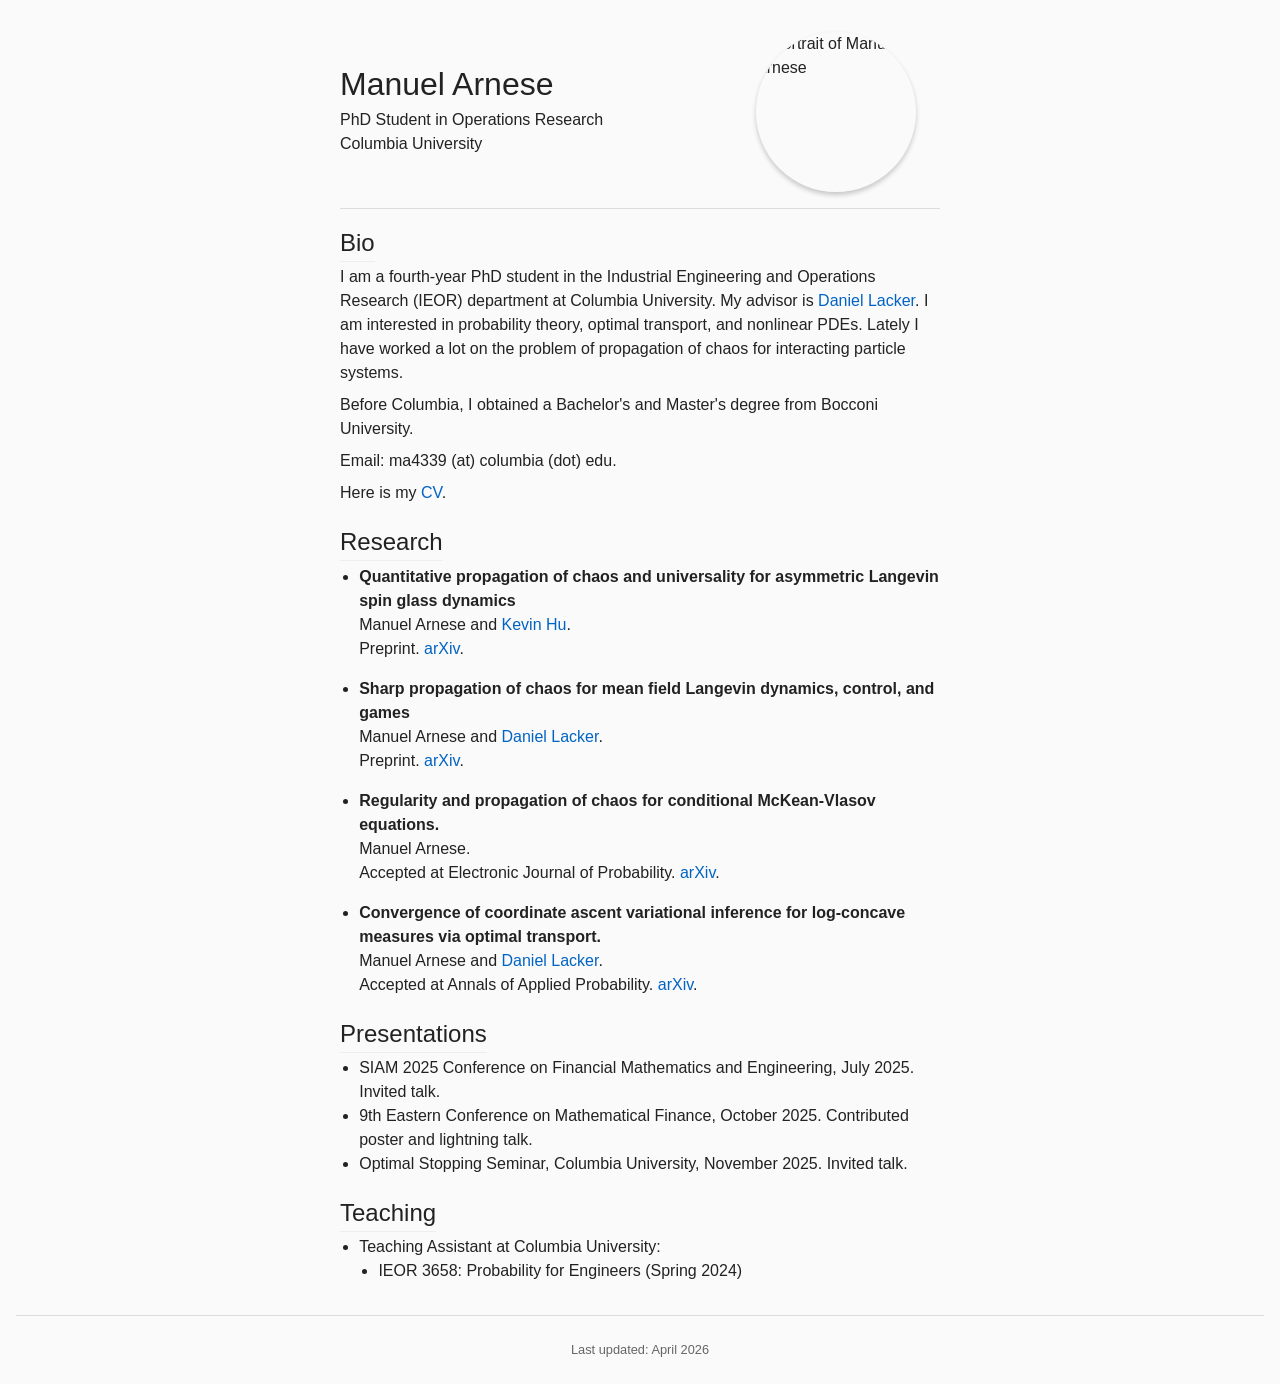
==== index.html @ 3734dda5 "Create index.html" ====
<!DOCTYPE html>
<html lang="en">
<head>
  <meta charset="utf-8">
  <title>Manuel Arnese</title>
  <meta name="viewport" content="width=device-width, initial-scale=1">
  <link rel="stylesheet" href="style.css">
  <link rel="icon" href="data:,">
</head>

<body>
  <header>
    <div class="intro">
      <h1>Manuel Arnese</h1>
      <p class="desc">
        PhD Student in Operations Research
        <br>
        Columbia University
      </p>
    </div>
    <img class="avatar" src="img/portrait.jpg" alt="Portrait of Manuel Arnese">
  </header>

  <main>
    <section id="bio">
      <h2>Bio</h2>
      <p>
        I am a fourth-year PhD student in the Industrial Engineering and Operations Research (IEOR) department at
        Columbia University. My advisor is <a href="https://www.columbia.edu/~dl3133/">Daniel Lacker</a>. I am interested in probability theory, optimal transport, and nonlinear PDEs. Lately I have worked a lot on the problem of propagation of chaos for interacting particle systems.
      </p>
      <p>
        Before Columbia, I obtained a Bachelor's and Master's degree from Bocconi University.
      </p>
      <p>
        Email: ma4339 (at) columbia (dot) edu.
      </p>
      <p>
        Here is my <a href="files/cv.pdf">CV</a>.
      </p>
    </section>

    <section id="pubs">
      <h2>Research</h2>
      <ul class="pub-list">
        <li>
          <span class="pub-title">Quantitative propagation of chaos and universality for asymmetric Langevin spin glass dynamics</span><br>
          <span class="pub-authors">Manuel Arnese and <a href="https://kevin-hu-math.github.io/">Kevin Hu</a>.</span><br>
          <span class="pub-venue">Preprint.</span>
          <a href="https://arxiv.org/abs/2604.05234">arXiv</a>.
        </li>

        <li>
          <span class="pub-title">Sharp propagation of chaos for mean field Langevin dynamics, control, and games</span><br>
          <span class="pub-authors">Manuel Arnese and <a href="https://www.columbia.edu/~dl3133/">Daniel Lacker</a>.</span><br>
          <span class="pub-venue">Preprint.</span>
          <a href="https://arxiv.org/abs/2603.10988">arXiv</a>.
        </li>

        <li>
          <span class="pub-title">Regularity and propagation of chaos for conditional McKean-Vlasov equations.</span><br>
          <span class="pub-authors">Manuel Arnese.</span><br>
          <span class="pub-venue">Accepted at Electronic Journal of Probability.</span>
          <a href="https://arxiv.org/abs/2507.22222">arXiv</a>.
        </li>

        <li>
          <span class="pub-title">Convergence of coordinate ascent variational inference for log-concave measures via optimal transport.</span><br>
          <span class="pub-authors">Manuel Arnese and <a href="https://www.columbia.edu/~dl3133/">Daniel Lacker</a>.</span><br>
          <span class="pub-venue">Accepted at Annals of Applied Probability.</span>
          <a href="https://arxiv.org/abs/2404.08792">arXiv</a>.
        </li>
      </ul>
    </section>

    <section id="presentations">
      <h2>Presentations</h2>
      <ul>
        <li>SIAM 2025 Conference on Financial Mathematics and Engineering, July 2025. Invited talk.</li>
        <li>9th Eastern Conference on Mathematical Finance, October 2025. Contributed poster and lightning talk.</li>
        <li>Optimal Stopping Seminar, Columbia University, November 2025. Invited talk.</li>
      </ul>
    </section>

    <section id="teaching">
      <h2>Teaching</h2>
      <ul>
        <li>
          Teaching Assistant at Columbia University:
          <ul>
            <li>IEOR 3658: Probability for Engineers (Spring 2024)</li>
          </ul>
        </li>
      </ul>
    </section>
  </main>

  <footer>
    Last updated: April 2026
  </footer>
</body>
</html>
---- style.css ----
/* Basic reset */
* {
    margin: 0;
    padding: 0;
    box-sizing: border-box;
    font-family: 'Merriweather',-apple-system, BlinkMacSystemFont, "Segoe UI", Roboto, Helvetica, Arial, sans-serif;
}

body {
    line-height: 1.5;
    color: #222;
    background: #fafafa;
    padding: 0 1rem;
}

p{
  margin:0 0 0.5em;   /* top right bottom left */
}

a {
    color: #0063c5;
    text-decoration: none;
}

a:hover {
    text-decoration: underline;
}

h1,
h2 {
    font-weight: 500;
}

h2 {
    margin-top: 0rem;
    margin-bottom: 0.2rem;
    border-bottom: 1px solid #eee;
    display: inline-block;
    padding-bottom: 0rem;
}

ul {
    list-style-type: disc;
    margin-left: 1.2rem;
}

header{
  /* give the header the same fixed width as <main> */
  max-width:600px;        /* ← same number used by <main> */
  margin:0 auto 1rem;     /* center the whole header block */

  display:flex;
  flex-wrap:wrap;
  align-items:center;

  /* push the text block hard left and the photo hard right */
  justify-content:space-between;

  /* left-align the text inside the <div class="intro"> */
  text-align:left;

  padding:2rem 0 1rem 0;
  border-bottom:1px solid #ddd;
}

.avatar{
  width:160px;
  height:160px;
  border-radius:50%;
  object-fit:cover;
  margin-left:1.5rem;   /* gap between the two columns */
  margin-right:1.5rem;
  box-shadow:0 3px 5px rgba(0,0,0,.2);
}

.pub-list li {
    margin-bottom: 1rem;
}

.pub-title {
    font-weight: bold;
}

main {
    max-width: 600px;
    margin: 0 auto;
}

section {
    margin-bottom: 1.2rem;
}

footer {
    text-align: center;
    font-size: .8rem;
    color: #666;
    padding: 1.5rem 0;
    border-top: 1px solid #ddd;
    margin-top: 2rem;
}

/* Responsive tweaks */
@media (max-width:600px){
  header{
    flex-direction:column-reverse; /* stack text above photo on small screens */
    align-items:center;
    text-align:center;
  }
  .avatar{margin:1rem 0 0 0;} /* tidy margin when stacked */
}
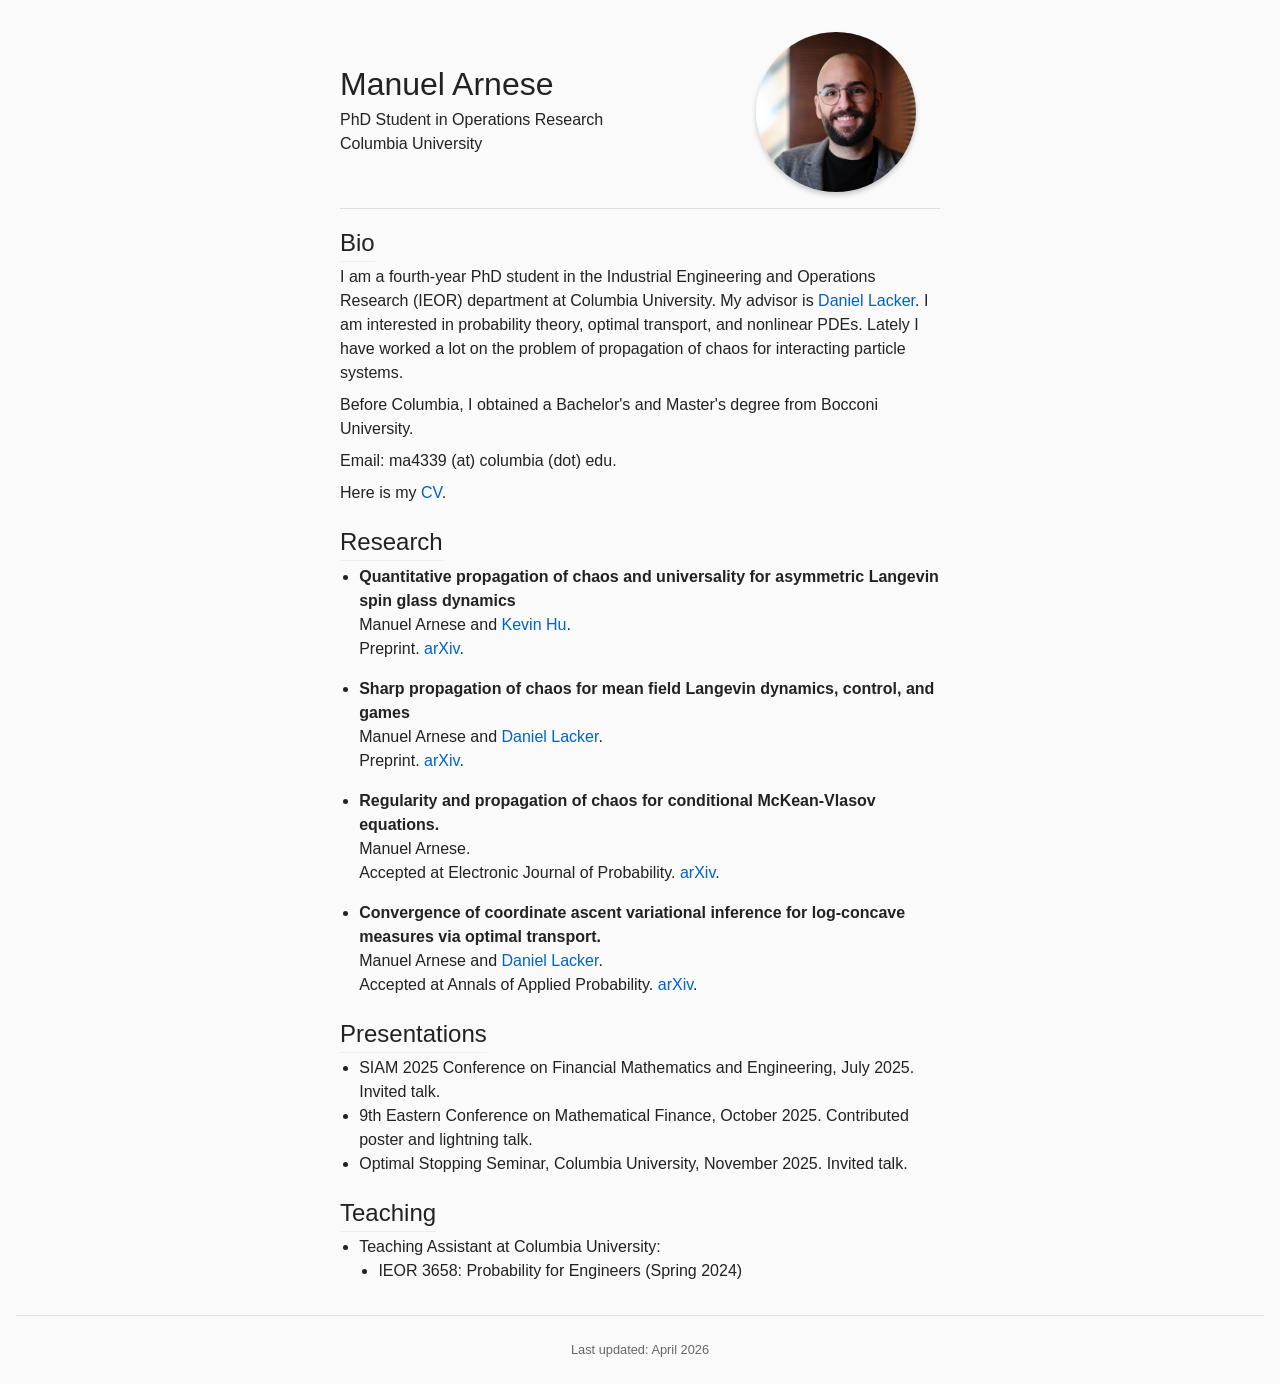
==== commit 4efc6c43: "Update index.html" ====
--- a/index.html
+++ b/index.html
@@ -18,7 +18,7 @@
         Columbia University
       </p>
     </div>
-    <img class="avatar" src="img/portrait.jpg" alt="Portrait of Manuel Arnese">
+    <img class="avatar" src="Photos/pic.jpg" alt="Portrait of Manuel Arnese">
   </header>
 
   <main>
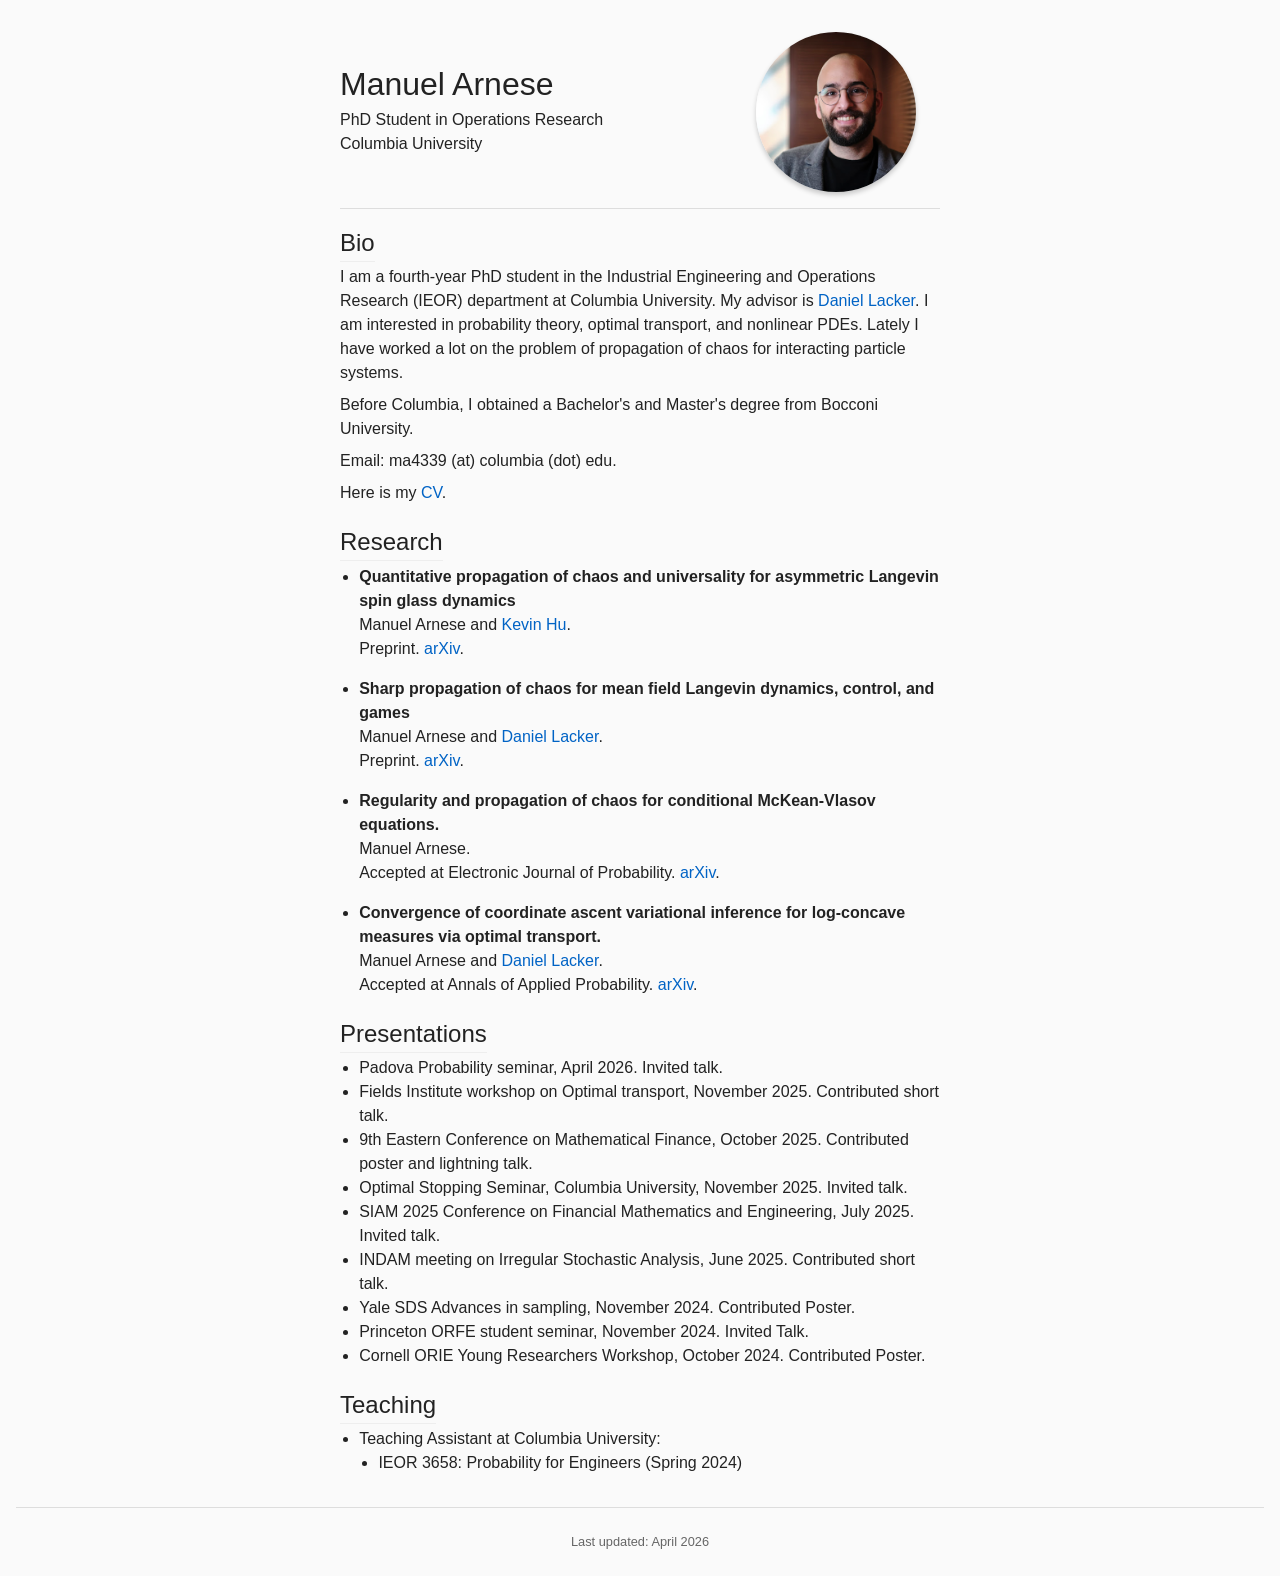
==== commit cede61a1: "Update index.html" ====
--- a/index.html
+++ b/index.html
@@ -75,9 +75,15 @@
     <section id="presentations">
       <h2>Presentations</h2>
       <ul>
-        <li>SIAM 2025 Conference on Financial Mathematics and Engineering, July 2025. Invited talk.</li>
+        <li>Padova Probability seminar, April 2026. Invited talk.</li>
+        <li>Fields Institute workshop on Optimal transport, November 2025. Contributed short talk.</li>
         <li>9th Eastern Conference on Mathematical Finance, October 2025. Contributed poster and lightning talk.</li>
         <li>Optimal Stopping Seminar, Columbia University, November 2025. Invited talk.</li>
+        <li>SIAM 2025 Conference on Financial Mathematics and Engineering, July 2025. Invited talk.</li>
+        <li>INDAM meeting on Irregular Stochastic Analysis, June 2025. Contributed short talk.</li>
+        <li>Yale SDS Advances in sampling, November 2024. Contributed Poster.</li>
+        <li>Princeton ORFE student seminar, November 2024. Invited Talk.</li>
+        <li>Cornell ORIE Young Researchers Workshop, October 2024. Contributed Poster.</li>
       </ul>
     </section>
 
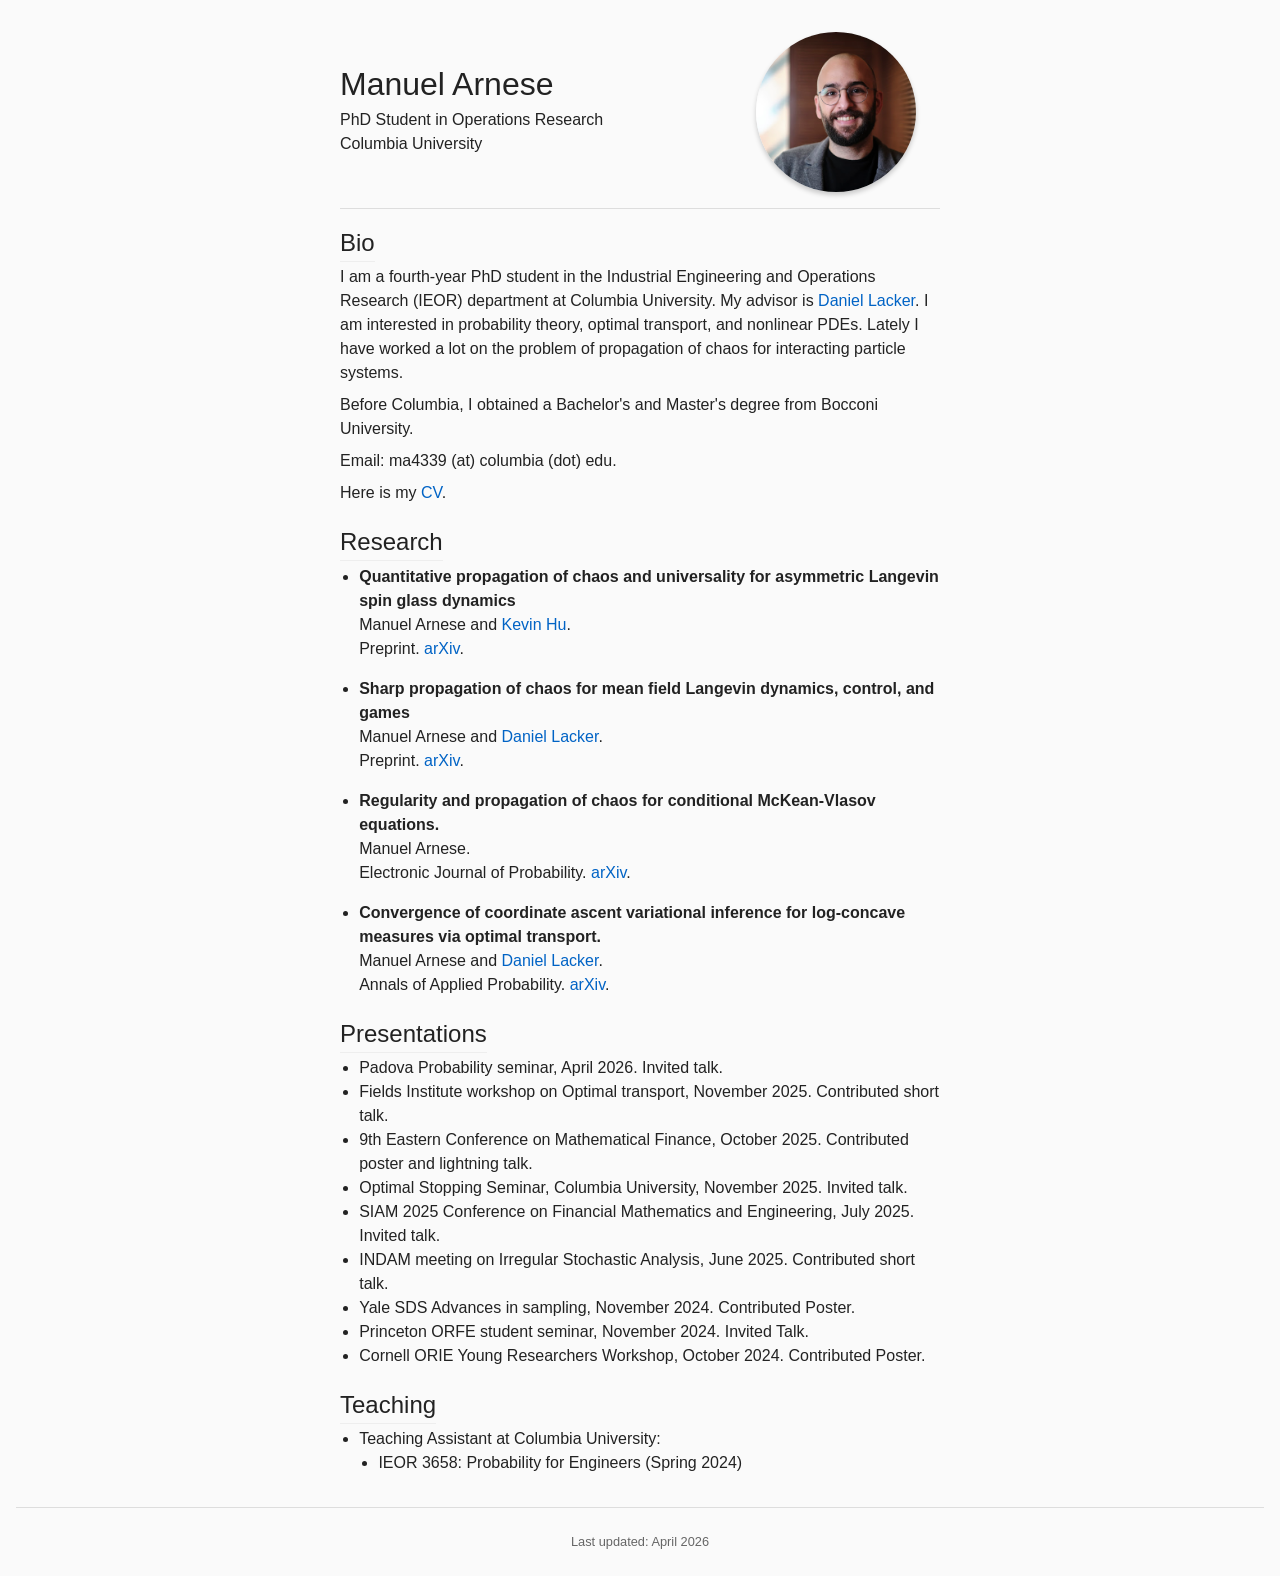
==== commit cd5bebb3: "Update index.html" ====
--- a/index.html
+++ b/index.html
@@ -35,7 +35,7 @@
         Email: ma4339 (at) columbia (dot) edu.
       </p>
       <p>
-        Here is my <a href="files/cv.pdf">CV</a>.
+        Here is my <a href="cv.pdf">CV</a>.
       </p>
     </section>
 
@@ -59,14 +59,14 @@
         <li>
           <span class="pub-title">Regularity and propagation of chaos for conditional McKean-Vlasov equations.</span><br>
           <span class="pub-authors">Manuel Arnese.</span><br>
-          <span class="pub-venue">Accepted at Electronic Journal of Probability.</span>
+          <span class="pub-venue">Electronic Journal of Probability.</span>
           <a href="https://arxiv.org/abs/2507.22222">arXiv</a>.
         </li>
 
         <li>
           <span class="pub-title">Convergence of coordinate ascent variational inference for log-concave measures via optimal transport.</span><br>
           <span class="pub-authors">Manuel Arnese and <a href="https://www.columbia.edu/~dl3133/">Daniel Lacker</a>.</span><br>
-          <span class="pub-venue">Accepted at Annals of Applied Probability.</span>
+          <span class="pub-venue">Annals of Applied Probability.</span>
           <a href="https://arxiv.org/abs/2404.08792">arXiv</a>.
         </li>
       </ul>
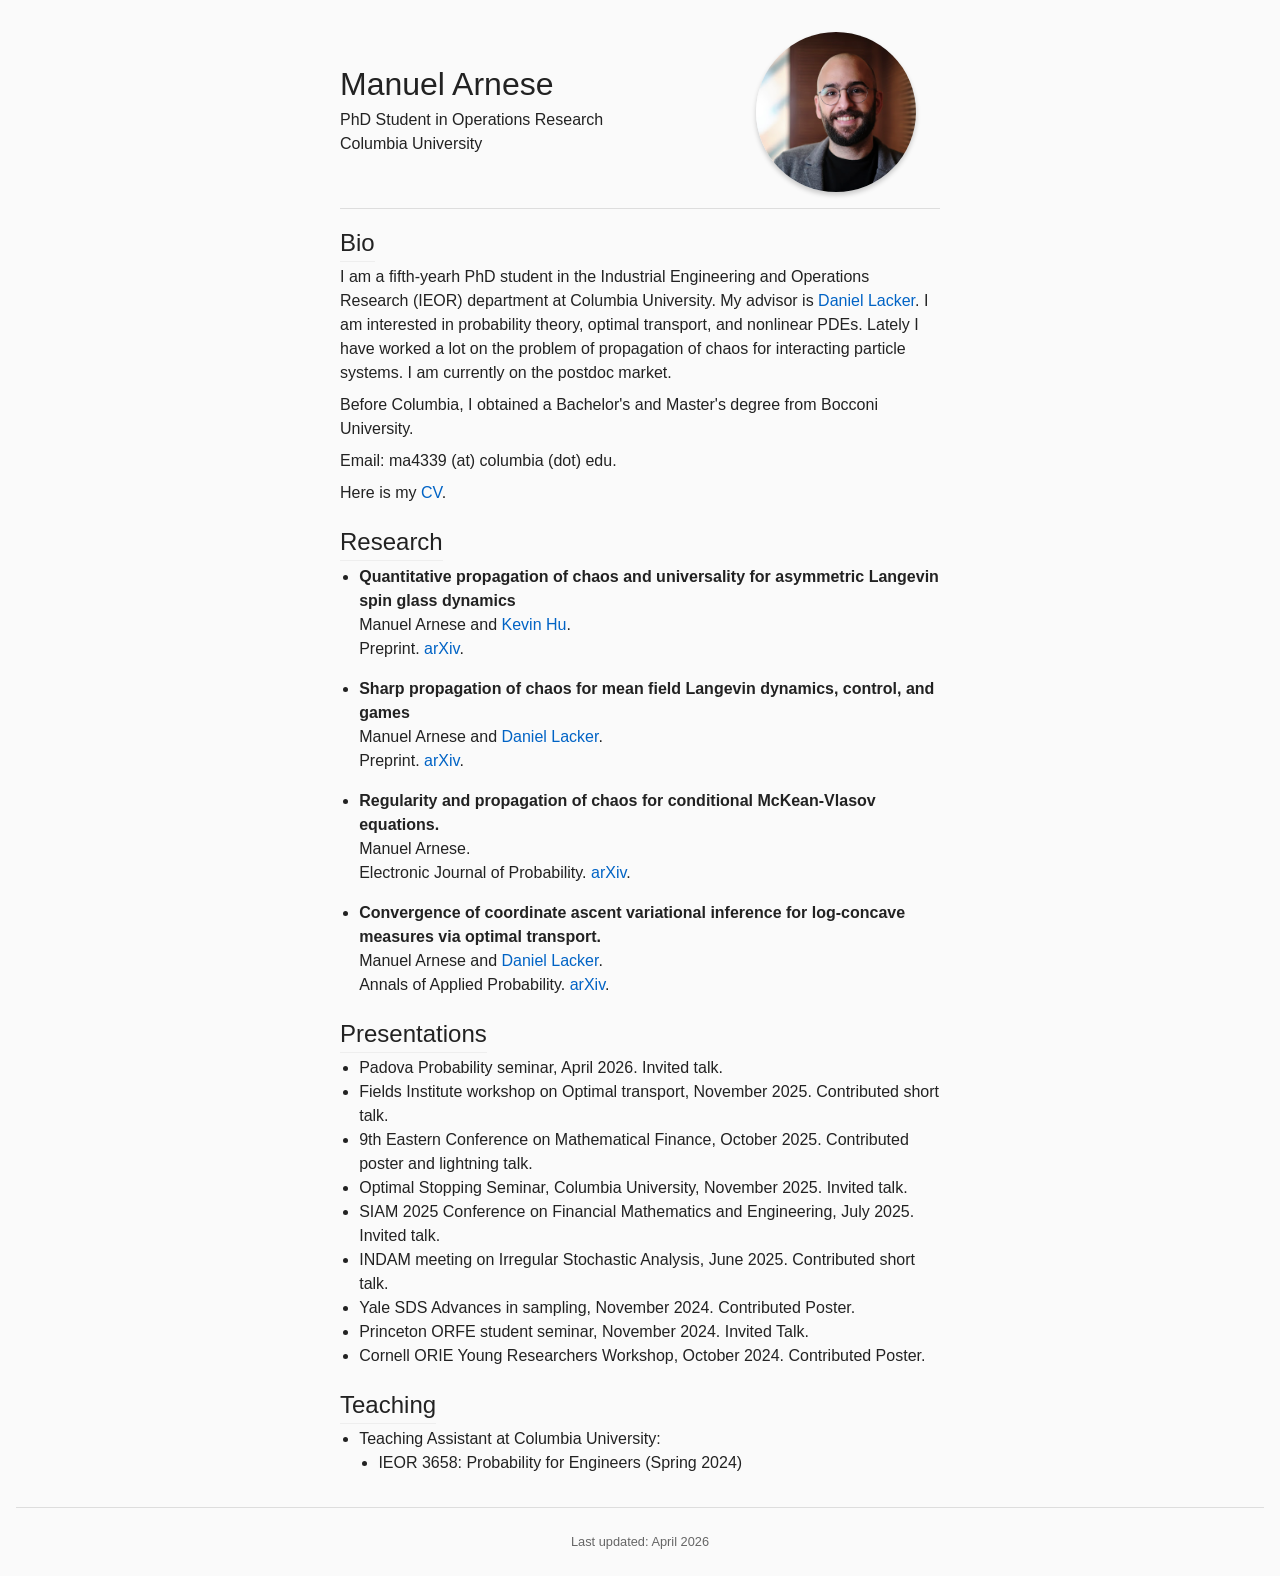
==== commit faeac378: "Update index.html" ====
--- a/index.html
+++ b/index.html
@@ -25,8 +25,8 @@
     <section id="bio">
       <h2>Bio</h2>
       <p>
-        I am a fourth-year PhD student in the Industrial Engineering and Operations Research (IEOR) department at
-        Columbia University. My advisor is <a href="https://www.columbia.edu/~dl3133/">Daniel Lacker</a>. I am interested in probability theory, optimal transport, and nonlinear PDEs. Lately I have worked a lot on the problem of propagation of chaos for interacting particle systems.
+        I am a fifth-yearh PhD student in the Industrial Engineering and Operations Research (IEOR) department at
+        Columbia University. My advisor is <a href="https://www.columbia.edu/~dl3133/">Daniel Lacker</a>. I am interested in probability theory, optimal transport, and nonlinear PDEs. Lately I have worked a lot on the problem of propagation of chaos for interacting particle systems. I am currently on the postdoc market.
       </p>
       <p>
         Before Columbia, I obtained a Bachelor's and Master's degree from Bocconi University.
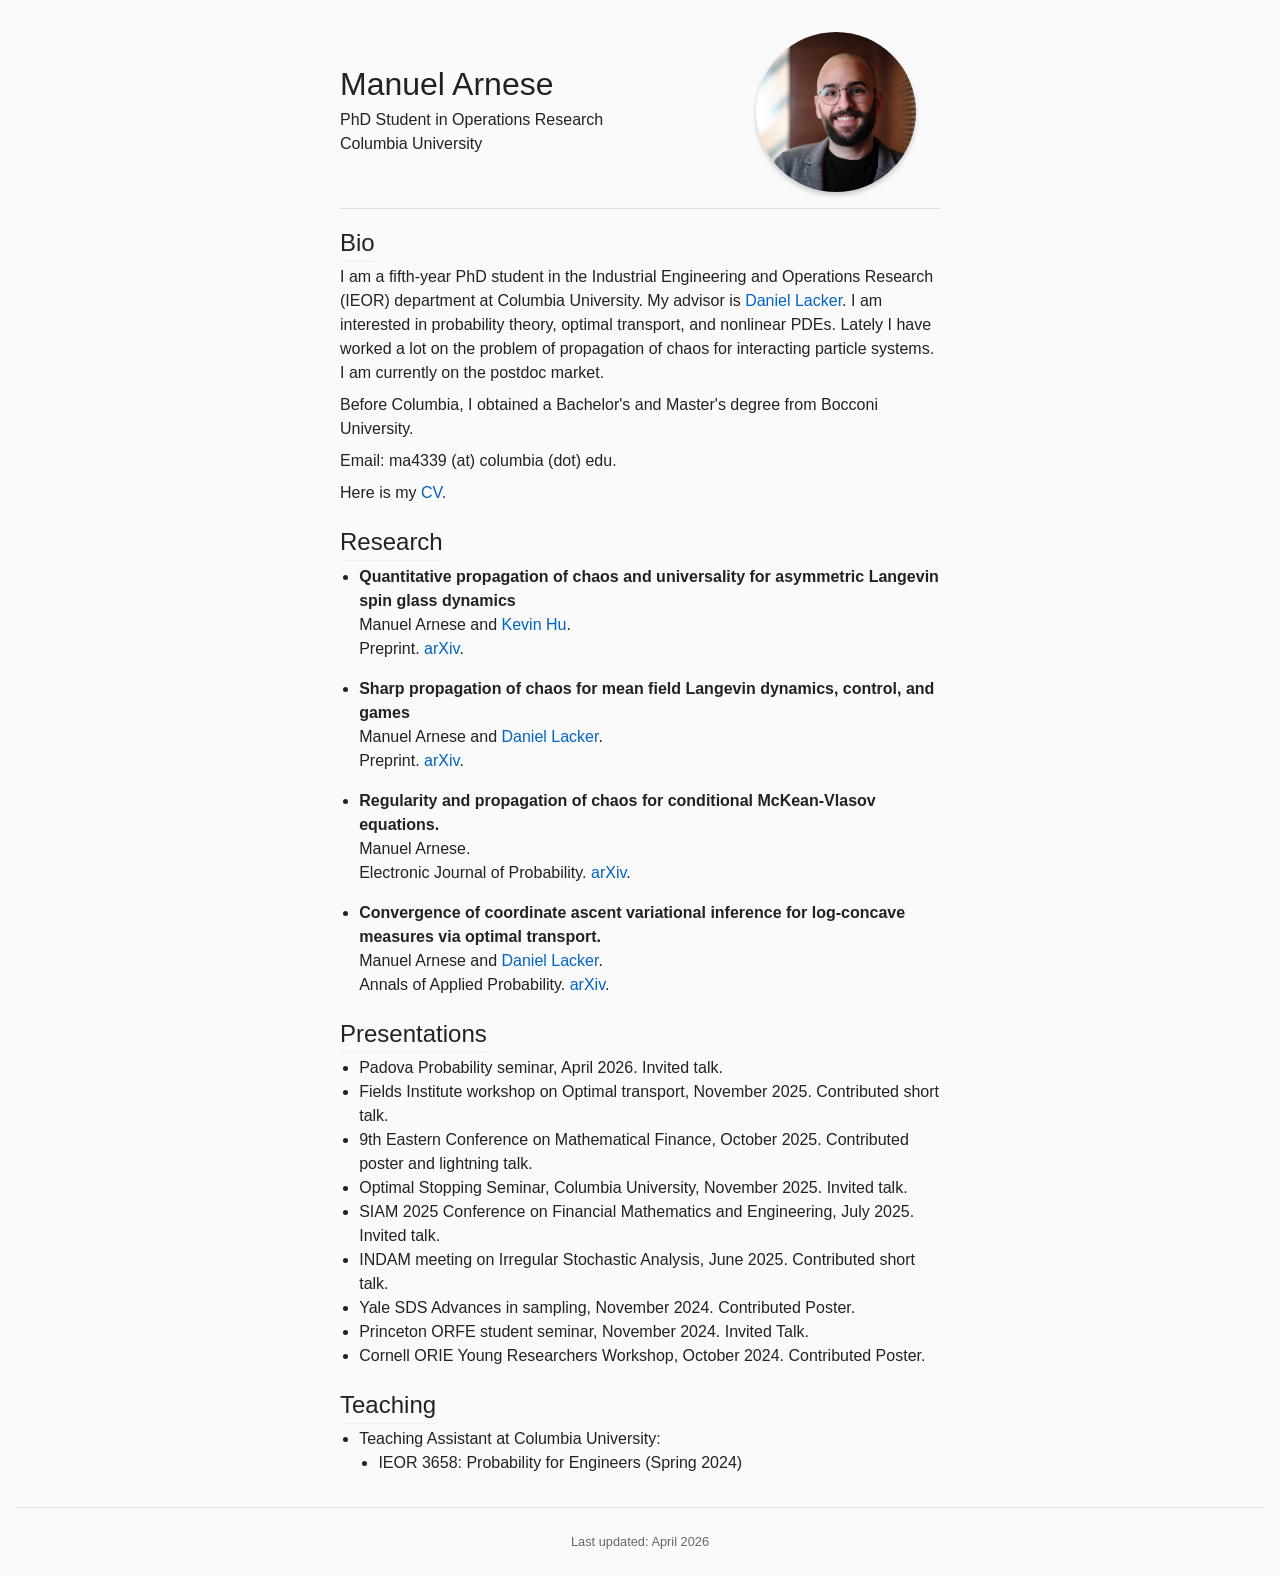
==== commit 4dae158a: "Update index.html" ====
--- a/index.html
+++ b/index.html
@@ -25,7 +25,7 @@
     <section id="bio">
       <h2>Bio</h2>
       <p>
-        I am a fifth-yearh PhD student in the Industrial Engineering and Operations Research (IEOR) department at
+        I am a fifth-year PhD student in the Industrial Engineering and Operations Research (IEOR) department at
         Columbia University. My advisor is <a href="https://www.columbia.edu/~dl3133/">Daniel Lacker</a>. I am interested in probability theory, optimal transport, and nonlinear PDEs. Lately I have worked a lot on the problem of propagation of chaos for interacting particle systems. I am currently on the postdoc market.
       </p>
       <p>
